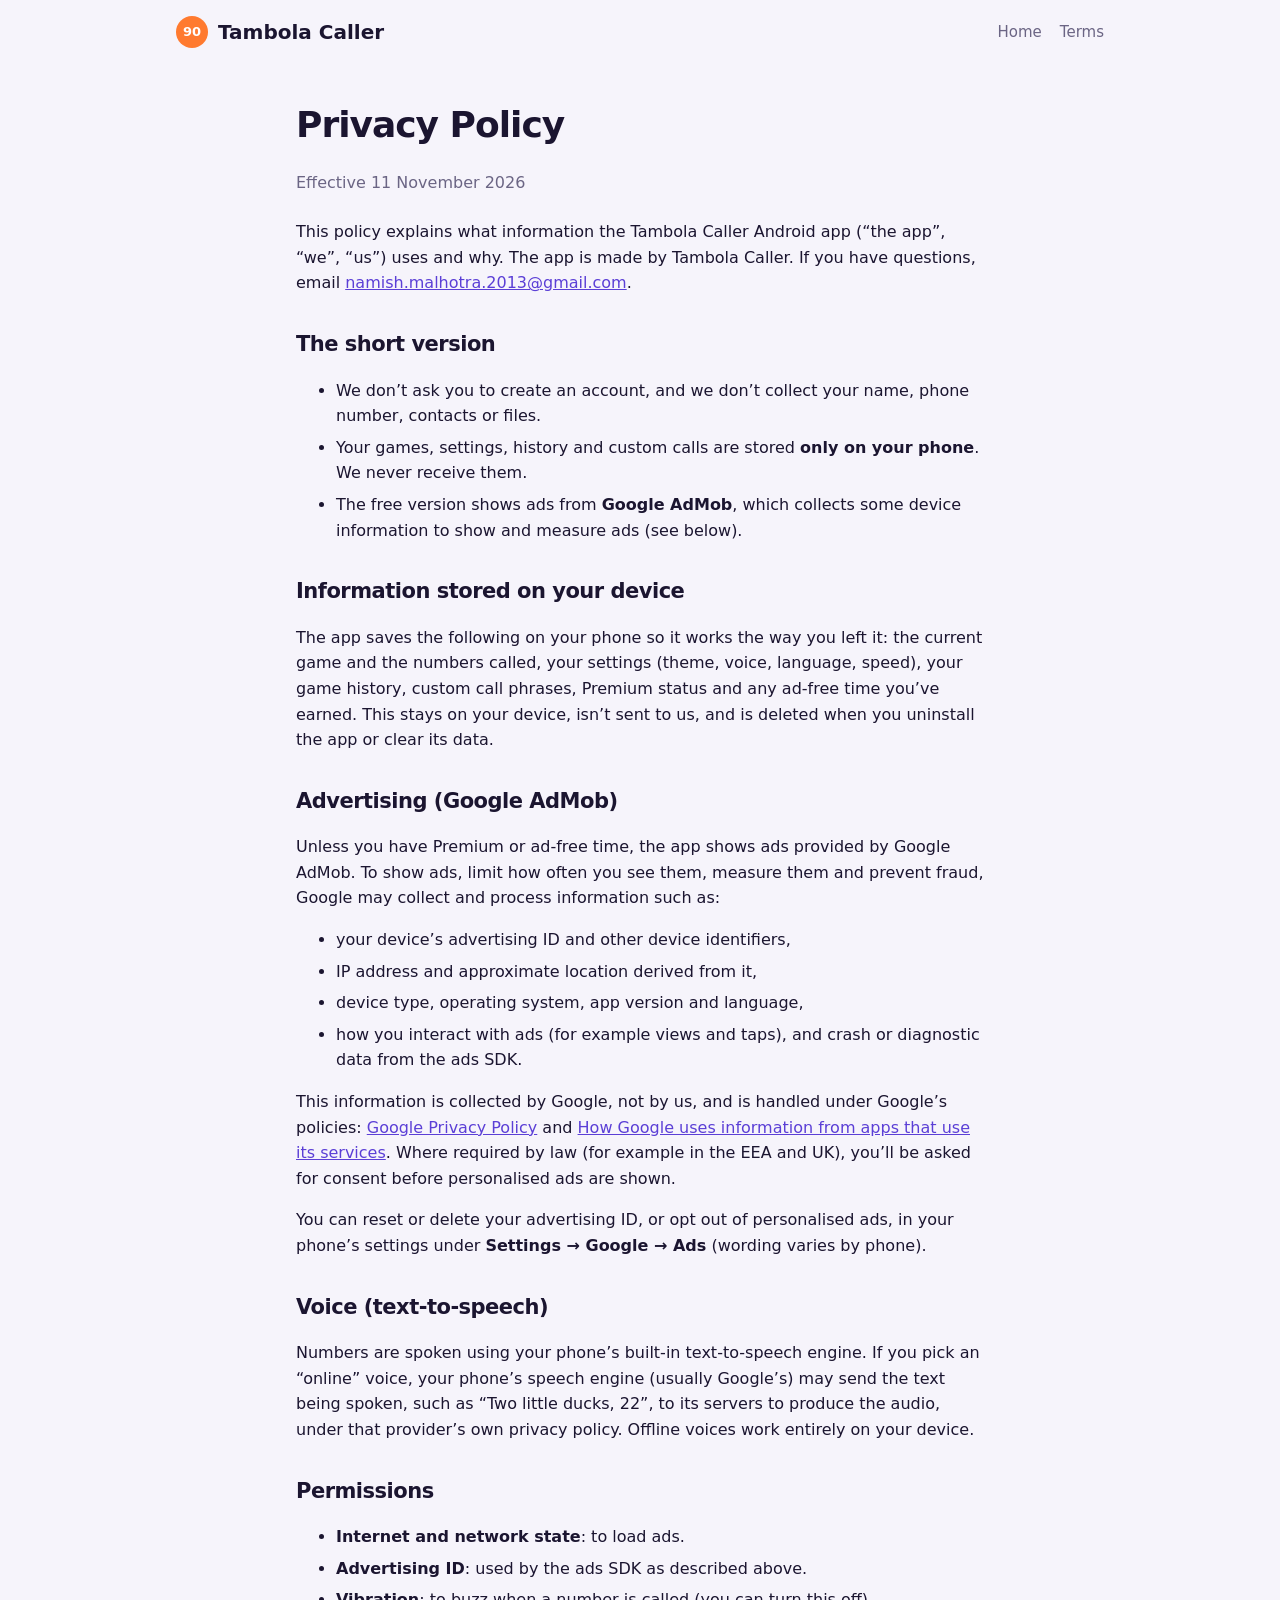
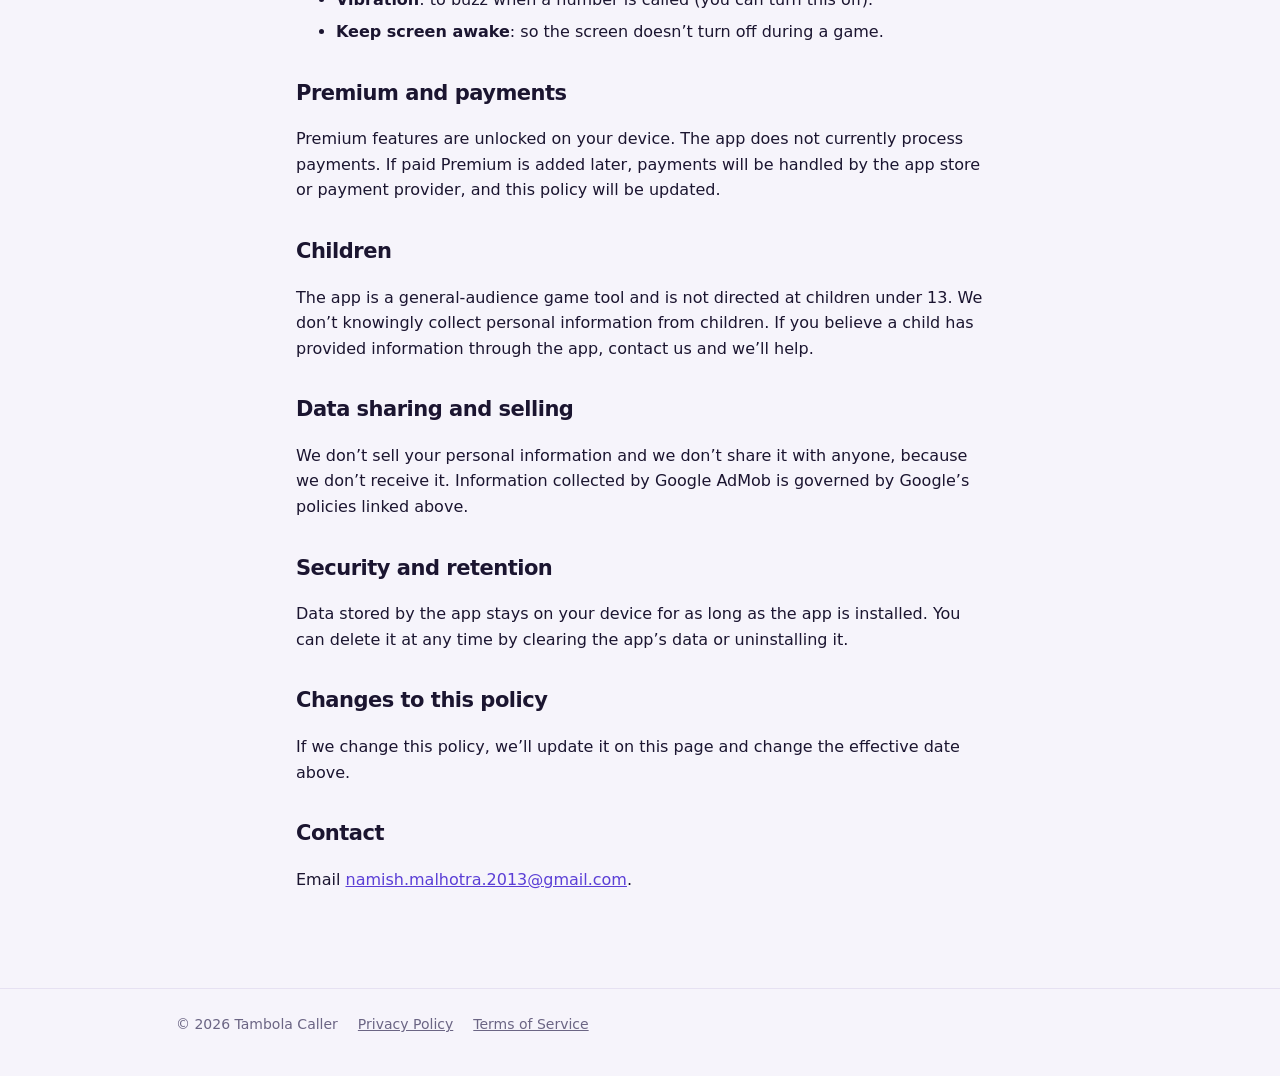
==== privacy.html @ 15aad056 "Tambola Caller website with download, privacy policy and terms Co-Authored-By: Claude Opus 5.5 <nore" ====
<!doctype html>
<html lang="en">
<head>
  <meta charset="utf-8" />
  <meta name="viewport" content="width=device-width, initial-scale=1" />
  <title>Privacy Policy – Tambola Caller</title>
  <link rel="icon" href="favicon.svg" type="image/svg+xml" />
  <link rel="stylesheet" href="styles.css" />
</head>
<body>
  <header class="wrap nav">
    <a class="brand" href="./"><span class="dot">90</span>Tambola Caller</a>
    <nav class="links"><a href="./">Home</a><a href="terms.html">Terms</a></nav>
  </header>

  <main class="wrap legal">
    <h1>Privacy Policy</h1>
    <p class="updated">Effective 11 November 2026</p>

    <p>This policy explains what information the Tambola Caller Android app (“the app”, “we”, “us”) uses and why. The app is made by Tambola Caller. If you have questions, email <a href="mailto:namish.malhotra.2013@gmail.com">namish.malhotra.2013@gmail.com</a>.</p>

    <h2>The short version</h2>
    <ul>
      <li>We don’t ask you to create an account, and we don’t collect your name, phone number, contacts or files.</li>
      <li>Your games, settings, history and custom calls are stored <b>only on your phone</b>. We never receive them.</li>
      <li>The free version shows ads from <b>Google AdMob</b>, which collects some device information to show and measure ads (see below).</li>
    </ul>

    <h2>Information stored on your device</h2>
    <p>The app saves the following on your phone so it works the way you left it: the current game and the numbers called, your settings (theme, voice, language, speed), your game history, custom call phrases, Premium status and any ad-free time you’ve earned. This stays on your device, isn’t sent to us, and is deleted when you uninstall the app or clear its data.</p>

    <h2>Advertising (Google AdMob)</h2>
    <p>Unless you have Premium or ad-free time, the app shows ads provided by Google AdMob. To show ads, limit how often you see them, measure them and prevent fraud, Google may collect and process information such as:</p>
    <ul>
      <li>your device’s advertising ID and other device identifiers,</li>
      <li>IP address and approximate location derived from it,</li>
      <li>device type, operating system, app version and language,</li>
      <li>how you interact with ads (for example views and taps), and crash or diagnostic data from the ads SDK.</li>
    </ul>
    <p>This information is collected by Google, not by us, and is handled under Google’s policies: <a href="https://policies.google.com/privacy" rel="noopener">Google Privacy Policy</a> and <a href="https://policies.google.com/technologies/partner-sites" rel="noopener">How Google uses information from apps that use its services</a>. Where required by law (for example in the EEA and UK), you’ll be asked for consent before personalised ads are shown.</p>
    <p>You can reset or delete your advertising ID, or opt out of personalised ads, in your phone’s settings under <b>Settings → Google → Ads</b> (wording varies by phone).</p>

    <h2>Voice (text-to-speech)</h2>
    <p>Numbers are spoken using your phone’s built-in text-to-speech engine. If you pick an “online” voice, your phone’s speech engine (usually Google’s) may send the text being spoken, such as “Two little ducks, 22”, to its servers to produce the audio, under that provider’s own privacy policy. Offline voices work entirely on your device.</p>

    <h2>Permissions</h2>
    <ul>
      <li><b>Internet and network state</b>: to load ads.</li>
      <li><b>Advertising ID</b>: used by the ads SDK as described above.</li>
      <li><b>Vibration</b>: to buzz when a number is called (you can turn this off).</li>
      <li><b>Keep screen awake</b>: so the screen doesn’t turn off during a game.</li>
    </ul>

    <h2>Premium and payments</h2>
    <p>Premium features are unlocked on your device. The app does not currently process payments. If paid Premium is added later, payments will be handled by the app store or payment provider, and this policy will be updated.</p>

    <h2>Children</h2>
    <p>The app is a general-audience game tool and is not directed at children under 13. We don’t knowingly collect personal information from children. If you believe a child has provided information through the app, contact us and we’ll help.</p>

    <h2>Data sharing and selling</h2>
    <p>We don’t sell your personal information and we don’t share it with anyone, because we don’t receive it. Information collected by Google AdMob is governed by Google’s policies linked above.</p>

    <h2>Security and retention</h2>
    <p>Data stored by the app stays on your device for as long as the app is installed. You can delete it at any time by clearing the app’s data or uninstalling it.</p>

    <h2>Changes to this policy</h2>
    <p>If we change this policy, we’ll update it on this page and change the effective date above.</p>

    <h2>Contact</h2>
    <p>Email <a href="mailto:namish.malhotra.2013@gmail.com">namish.malhotra.2013@gmail.com</a>.</p>
  </main>

  <footer>
    <div class="wrap">
      <span>© 2026 Tambola Caller</span>
      <a href="privacy.html">Privacy Policy</a>
      <a href="terms.html">Terms of Service</a>
    </div>
  </footer>
</body>
</html>
---- styles.css ----
:root {
  --bg: #f6f4fb;
  --surface: #ffffff;
  --text: #1b1530;
  --muted: #6b6584;
  --border: #e6e1f2;
  --accent: #5b3fd6;
  --accent-text: #ffffff;
  --ball: #ff7a2f;
  --soft: #e4dcff;
  --soft-text: #3b23a8;
  color-scheme: light;
}
@media (prefers-color-scheme: dark) {
  :root {
    --bg: #0f0c1a;
    --surface: #1b1730;
    --text: #f1eefa;
    --muted: #a39dbb;
    --border: #2a2445;
    --accent: #7a5cff;
    --ball: #ff8a45;
    --soft: #3a2e7a;
    --soft-text: #e9e3ff;
    color-scheme: dark;
  }
}

* { box-sizing: border-box; }
html { -webkit-text-size-adjust: 100%; }
body {
  margin: 0;
  background: var(--bg);
  color: var(--text);
  font: 16px/1.6 system-ui, -apple-system, "Segoe UI", Roboto, "Noto Sans", sans-serif;
}
a { color: var(--accent); }
.wrap { max-width: 960px; margin: 0 auto; padding: 0 16px; }

/* header */
.nav { display: flex; align-items: center; gap: 16px; padding-block: 16px; }
.brand { display: flex; align-items: center; gap: 10px; font-weight: 800; font-size: 20px; color: var(--text); text-decoration: none; white-space: nowrap; }
.brand .dot { width: 32px; height: 32px; border-radius: 50%; background: var(--ball); color: #fff; display: grid; place-items: center; font-size: 13px; }
.nav .links { margin-left: auto; display: flex; gap: 18px; font-size: 15px; }
.nav .links a { color: var(--muted); text-decoration: none; }
.nav .links a:hover { color: var(--text); }

/* hero */
.hero { display: grid; grid-template-columns: 1.2fr 1fr; gap: 40px; align-items: center; padding-block: 48px 56px; }
.hero h1 { font-size: clamp(36px, 7vw, 56px); line-height: 1.05; letter-spacing: -1.5px; margin: 0 0 16px; }
.hero p.lead { font-size: 19px; color: var(--muted); margin: 0 0 28px; max-width: 34ch; }
.btn {
  display: inline-flex; align-items: center; gap: 10px;
  background: var(--accent); color: var(--accent-text); text-decoration: none;
  font-weight: 700; font-size: 18px; padding: 16px 26px; border-radius: 18px;
}
.btn:hover { filter: brightness(1.08); }
.btn svg { width: 22px; height: 22px; }
.meta { color: var(--muted); font-size: 14px; margin-top: 12px; }

/* phone mock */
.phone {
  justify-self: center; width: min(300px, 100%); aspect-ratio: 9 / 18.5;
  background: var(--surface); border: 1px solid var(--border); border-radius: 36px;
  padding: 22px 16px; display: flex; flex-direction: column; align-items: center;
  box-shadow: 0 24px 60px -24px rgba(60, 30, 160, .35);
}
.phone .ball { width: 92px; height: 92px; border-radius: 50%; background: var(--ball); color: #fff; font-size: 42px; font-weight: 800; display: grid; place-items: center; margin-top: 8px; }
.phone .call { font-weight: 600; margin: 10px 0 12px; }
.phone .board { display: grid; grid-template-columns: repeat(10, 1fr); gap: 3px; width: 100%; }
.phone .board span { aspect-ratio: 1; border: 1px solid var(--border); border-radius: 4px; font-size: 8px; color: var(--muted); display: grid; place-items: center; }
.phone .board span.on { background: var(--soft); color: var(--soft-text); border-color: transparent; font-weight: 800; }
.phone .board span.now { background: var(--ball); color: #fff; border-color: transparent; font-weight: 800; }
.phone .next { margin-top: auto; width: 100%; background: var(--accent); color: #fff; border-radius: 14px; text-align: center; font-weight: 800; padding: 12px; }

/* sections */
section { padding: 40px 0; }
h2 { font-size: 28px; letter-spacing: -.5px; margin: 0 0 20px; }
.grid { display: grid; grid-template-columns: repeat(3, 1fr); gap: 16px; }
.card { background: var(--surface); border: 1px solid var(--border); border-radius: 20px; padding: 20px; }
.card h3 { margin: 0 0 6px; font-size: 17px; }
.card p { margin: 0; color: var(--muted); font-size: 15px; }
.icon { width: 40px; height: 40px; border-radius: 12px; background: var(--soft); color: var(--soft-text); display: grid; place-items: center; margin-bottom: 12px; font-size: 20px; }
ol.steps { padding-left: 22px; margin: 0; }
ol.steps li { margin-bottom: 10px; }
.note { color: var(--muted); font-size: 14px; }

footer { border-top: 1px solid var(--border); margin-top: 40px; padding: 24px 0 40px; color: var(--muted); font-size: 14px; }
footer .wrap { display: flex; flex-wrap: wrap; gap: 8px 20px; }
footer a { color: var(--muted); }

/* legal pages */
.legal { max-width: 720px; padding-block: 24px 40px; }
.legal h1 { font-size: 36px; letter-spacing: -1px; margin: 8px 0 4px; }
.legal h2 { font-size: 21px; margin: 32px 0 8px; }
.legal .updated { color: var(--muted); margin-bottom: 24px; }
.legal li { margin-bottom: 6px; }

@media (max-width: 760px) {
  .hero { grid-template-columns: 1fr; padding-block-start: 24px; gap: 32px; }
  .grid { grid-template-columns: 1fr; }
  .nav .links { gap: 14px; font-size: 14px; }
  .nav .links .wide { display: none; }
  .btn { width: 100%; justify-content: center; }
}
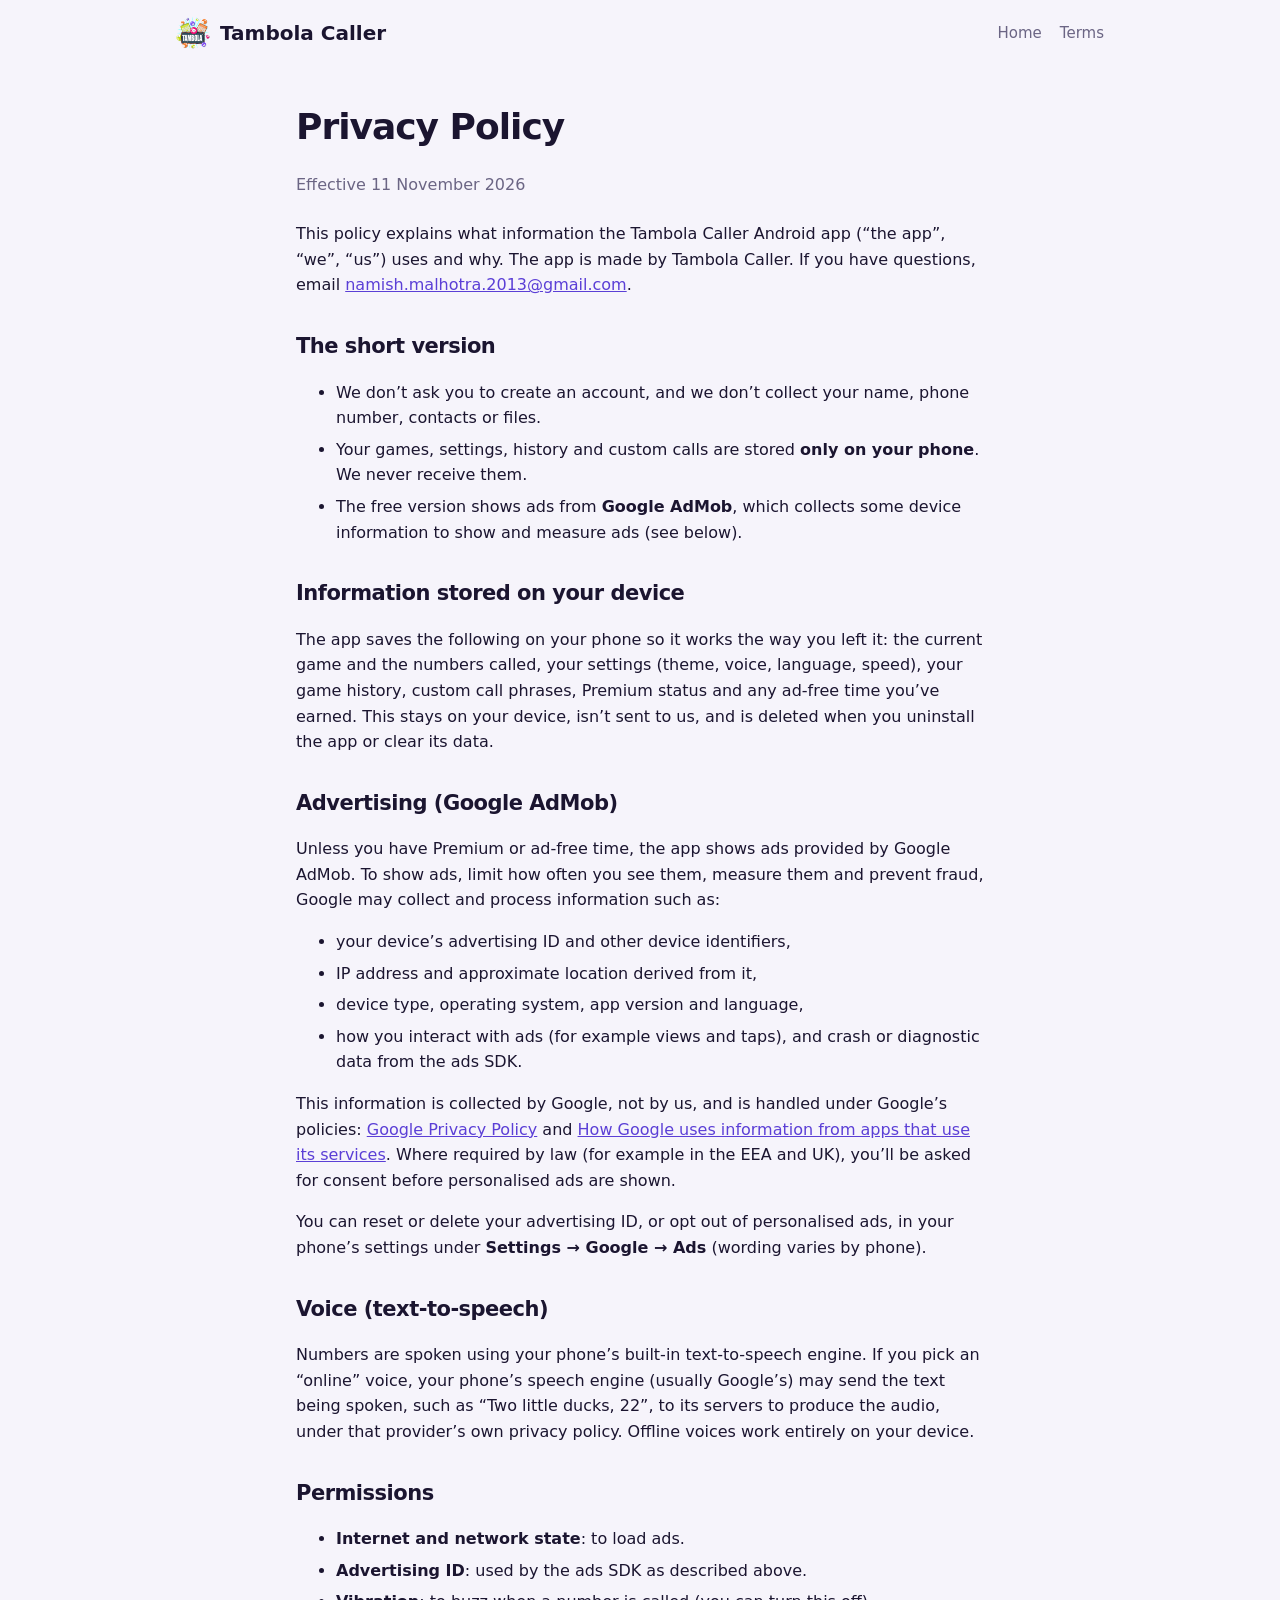
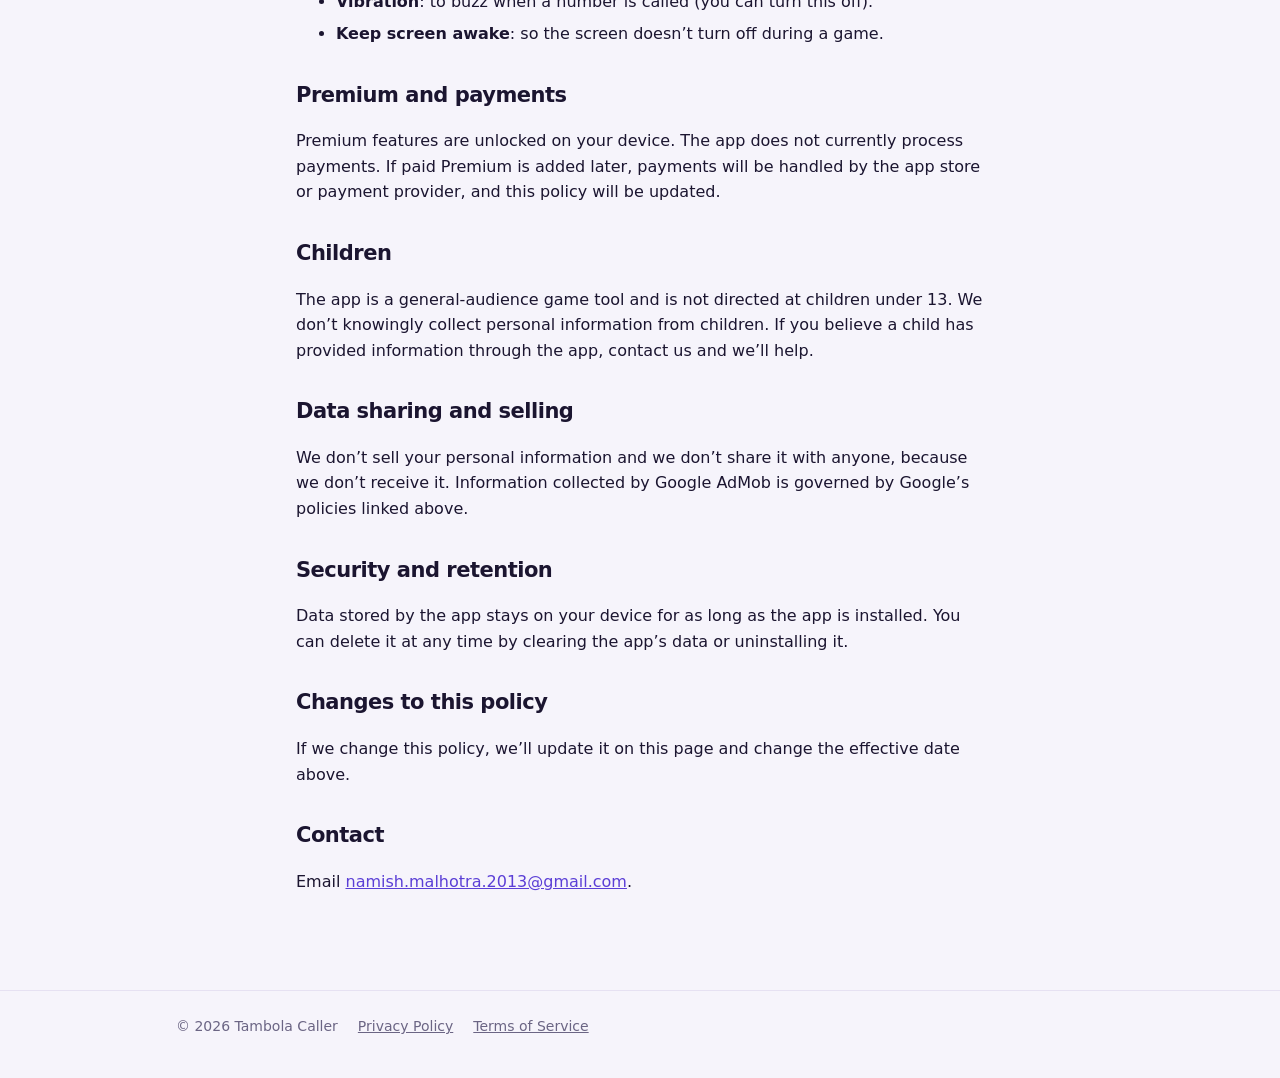
==== commit 693f8125: "Add Tambola logo, PNG icons and 1.0.0 upgrade note Co-Authored-By: Claude Opus 5.5 <noreply@anthropi" ====
--- a/privacy.html
+++ b/privacy.html
@@ -4,12 +4,13 @@
   <meta charset="utf-8" />
   <meta name="viewport" content="width=device-width, initial-scale=1" />
   <title>Privacy Policy – Tambola Caller</title>
-  <link rel="icon" href="favicon.svg" type="image/svg+xml" />
+  <link rel="icon" href="favicon.png" type="image/png" />
+  <link rel="apple-touch-icon" href="apple-touch-icon.png" />
   <link rel="stylesheet" href="styles.css" />
 </head>
 <body>
   <header class="wrap nav">
-    <a class="brand" href="./"><span class="dot">90</span>Tambola Caller</a>
+    <a class="brand" href="./"><img class="mark" src="favicon.png" alt="" width="34" height="34" />Tambola Caller</a>
     <nav class="links"><a href="./">Home</a><a href="terms.html">Terms</a></nav>
   </header>
 
--- a/styles.css
+++ b/styles.css
@@ -40,6 +40,8 @@
 /* header */
 .nav { display: flex; align-items: center; gap: 16px; padding-block: 16px; }
 .brand { display: flex; align-items: center; gap: 10px; font-weight: 800; font-size: 20px; color: var(--text); text-decoration: none; white-space: nowrap; }
+.brand .mark { width: 34px; height: 34px; object-fit: contain; }
+.hero-logo { width: 200px; height: auto; display: block; margin: 0 0 12px -8px; }
 .brand .dot { width: 32px; height: 32px; border-radius: 50%; background: var(--ball); color: #fff; display: grid; place-items: center; font-size: 13px; }
 .nav .links { margin-left: auto; display: flex; gap: 18px; font-size: 15px; }
 .nav .links a { color: var(--muted); text-decoration: none; }
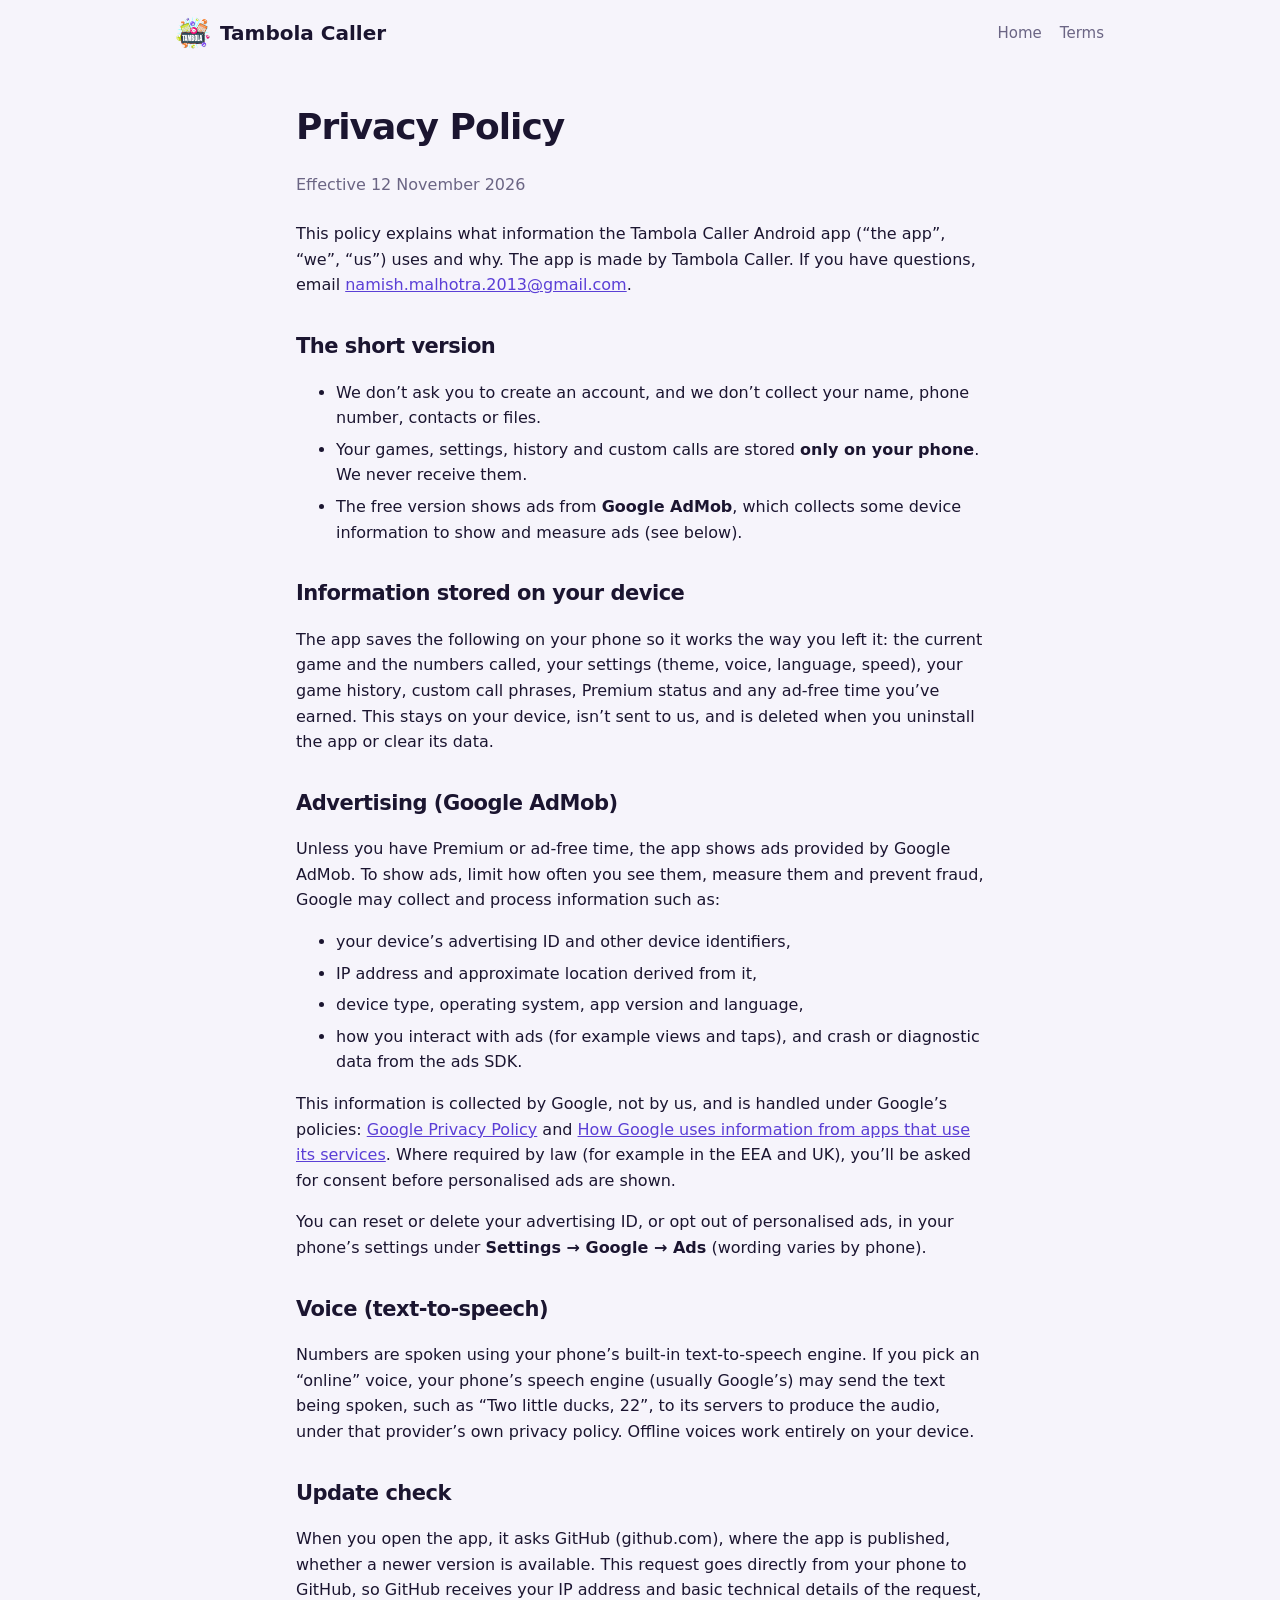
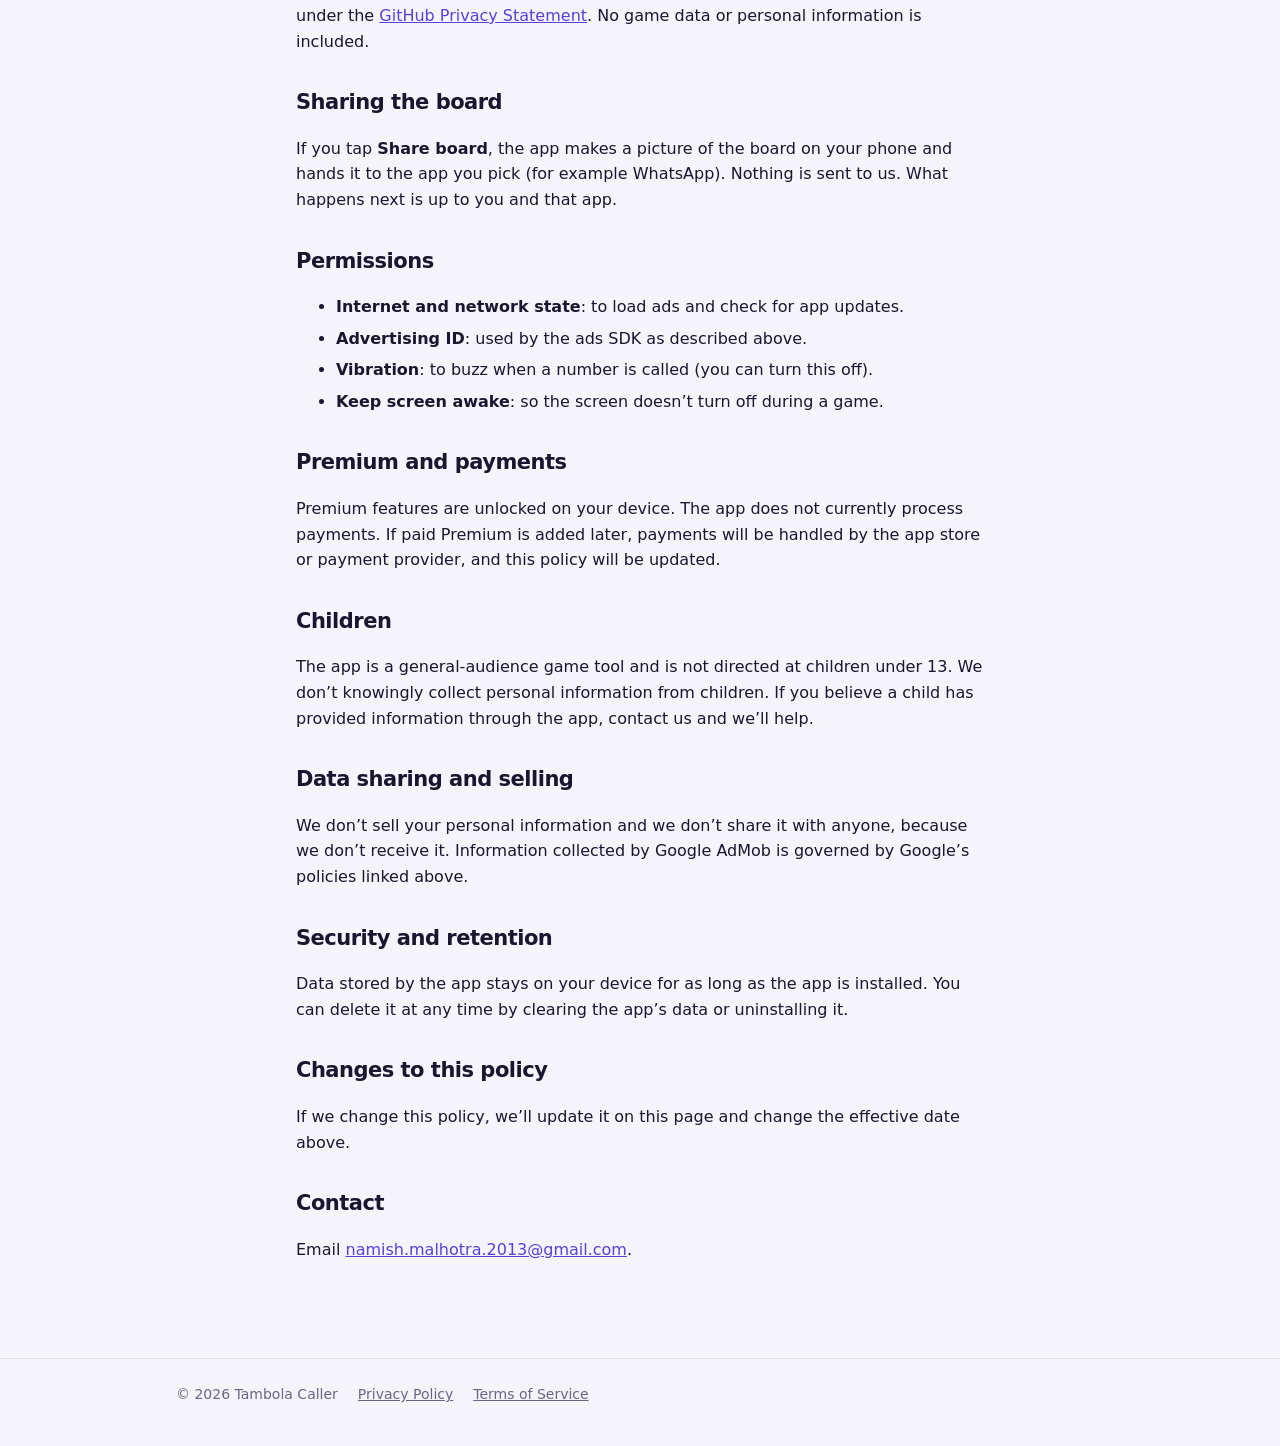
==== commit fafc652d: "Privacy policy: update check and board sharing Co-Authored-By: Claude Opus 5.5 <noreply@anthropic.co" ====
--- a/privacy.html
+++ b/privacy.html
@@ -16,7 +16,7 @@
 
   <main class="wrap legal">
     <h1>Privacy Policy</h1>
-    <p class="updated">Effective 11 November 2026</p>
+    <p class="updated">Effective 12 November 2026</p>
 
     <p>This policy explains what information the Tambola Caller Android app (“the app”, “we”, “us”) uses and why. The app is made by Tambola Caller. If you have questions, email <a href="mailto:namish.malhotra.2013@gmail.com">namish.malhotra.2013@gmail.com</a>.</p>
 
@@ -44,9 +44,15 @@
     <h2>Voice (text-to-speech)</h2>
     <p>Numbers are spoken using your phone’s built-in text-to-speech engine. If you pick an “online” voice, your phone’s speech engine (usually Google’s) may send the text being spoken, such as “Two little ducks, 22”, to its servers to produce the audio, under that provider’s own privacy policy. Offline voices work entirely on your device.</p>
 
+    <h2>Update check</h2>
+    <p>When you open the app, it asks GitHub (github.com), where the app is published, whether a newer version is available. This request goes directly from your phone to GitHub, so GitHub receives your IP address and basic technical details of the request, under the <a href="https://docs.github.com/site-policy/privacy-policies/github-general-privacy-statement" rel="noopener">GitHub Privacy Statement</a>. No game data or personal information is included.</p>
+
+    <h2>Sharing the board</h2>
+    <p>If you tap <b>Share board</b>, the app makes a picture of the board on your phone and hands it to the app you pick (for example WhatsApp). Nothing is sent to us. What happens next is up to you and that app.</p>
+
     <h2>Permissions</h2>
     <ul>
-      <li><b>Internet and network state</b>: to load ads.</li>
+      <li><b>Internet and network state</b>: to load ads and check for app updates.</li>
       <li><b>Advertising ID</b>: used by the ads SDK as described above.</li>
       <li><b>Vibration</b>: to buzz when a number is called (you can turn this off).</li>
       <li><b>Keep screen awake</b>: so the screen doesn’t turn off during a game.</li>
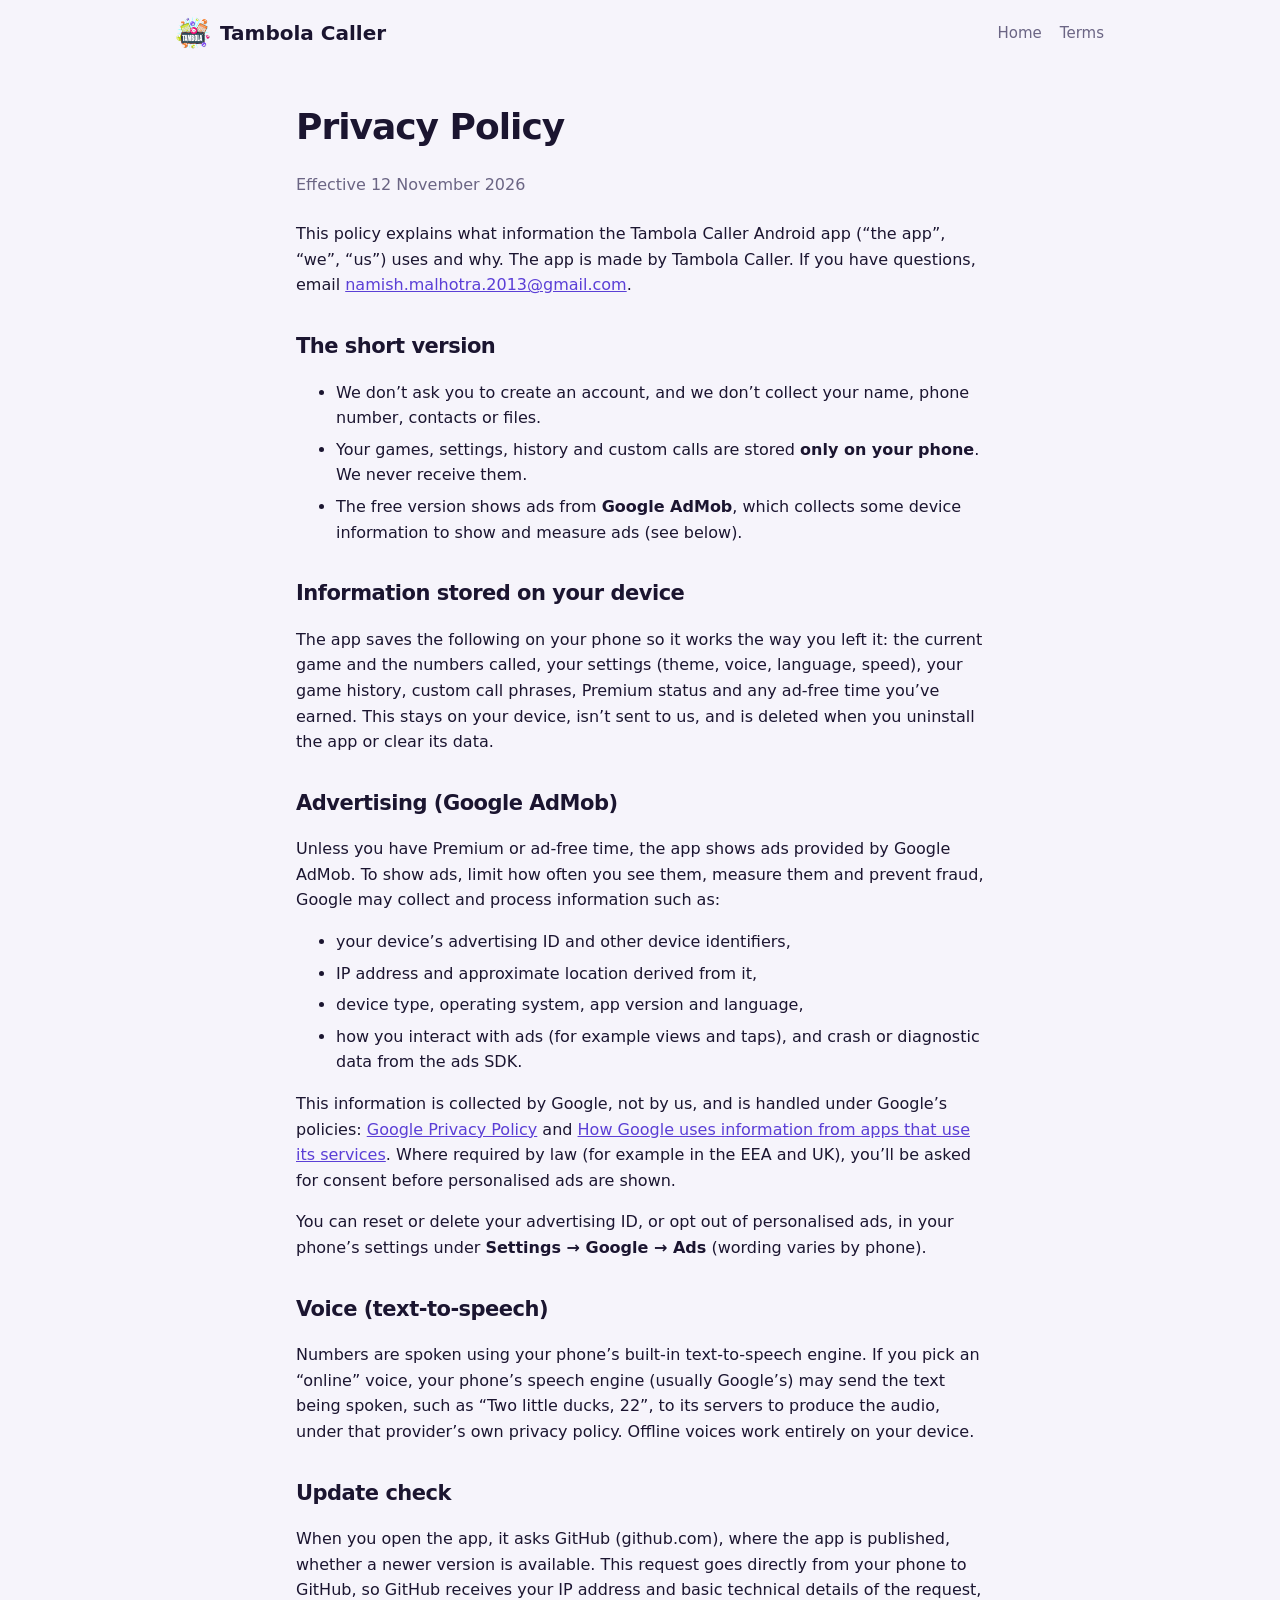
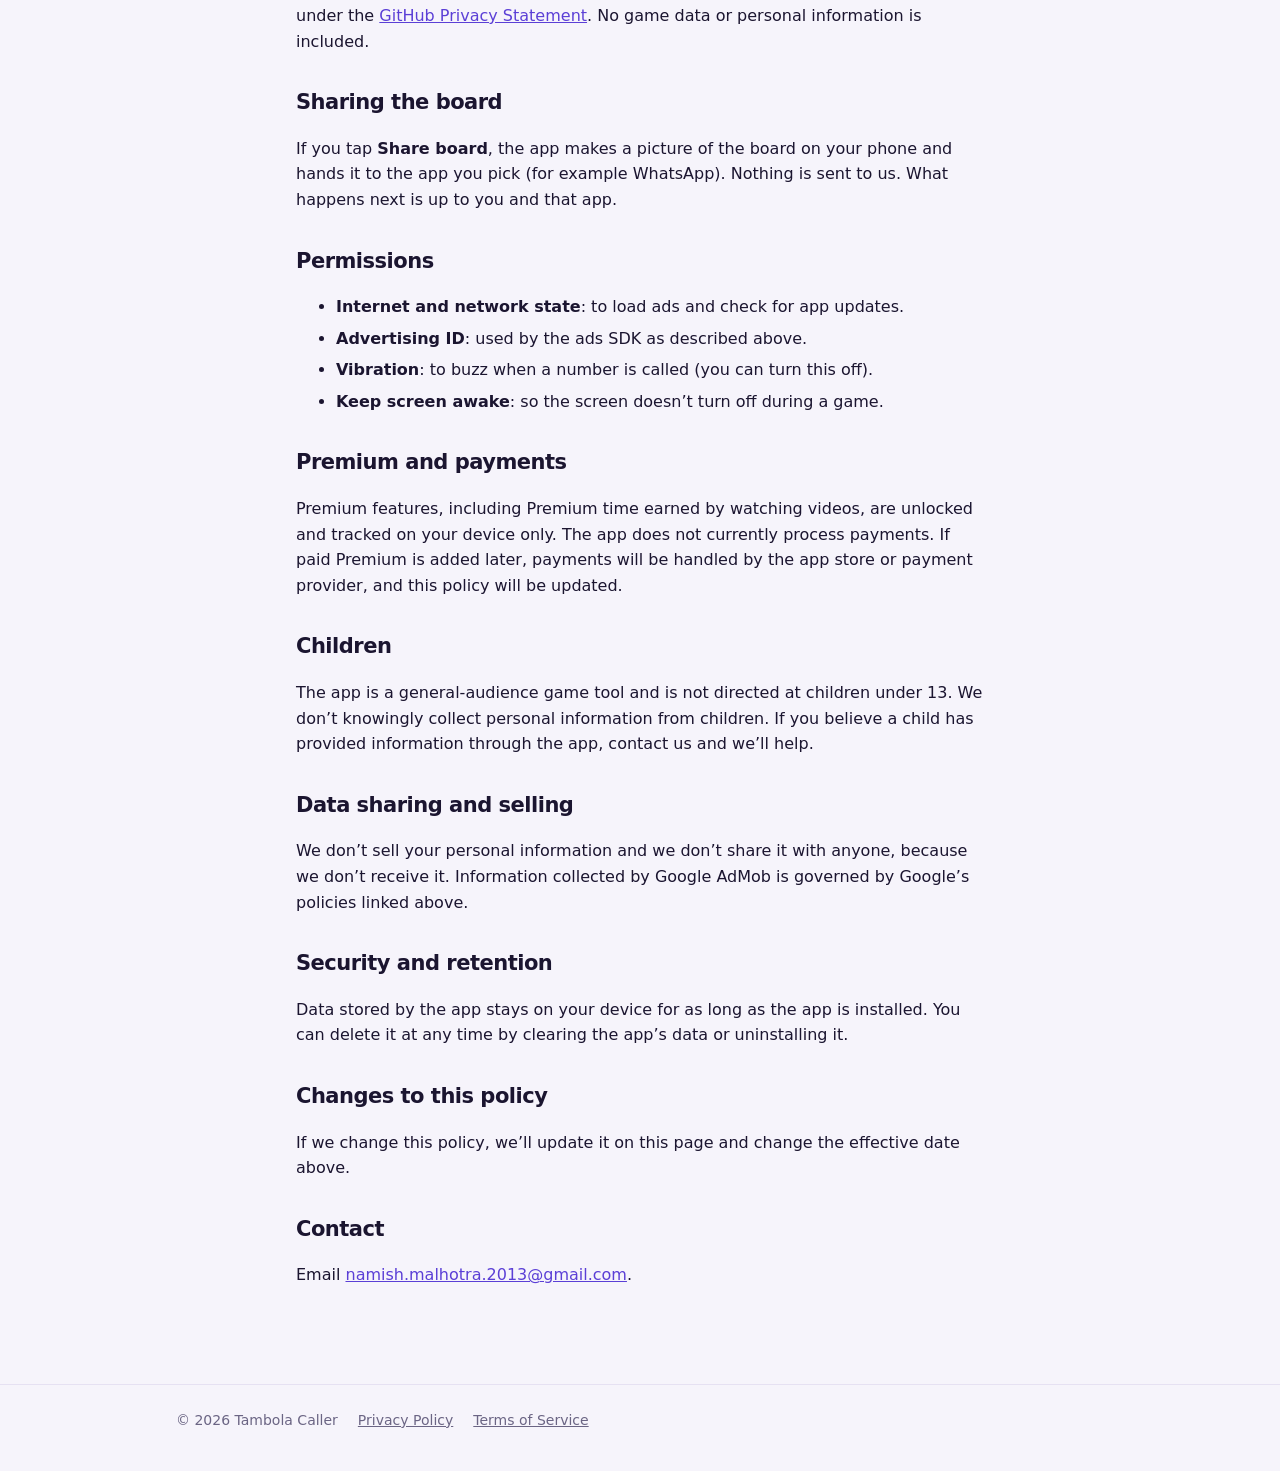
==== commit 5032b499: "Redesign website: real app screens, all features, Premium section Co-Authored-By: Claude Opus 5.5 <n" ====
--- a/privacy.html
+++ b/privacy.html
@@ -59,7 +59,7 @@
     </ul>
 
     <h2>Premium and payments</h2>
-    <p>Premium features are unlocked on your device. The app does not currently process payments. If paid Premium is added later, payments will be handled by the app store or payment provider, and this policy will be updated.</p>
+    <p>Premium features, including Premium time earned by watching videos, are unlocked and tracked on your device only. The app does not currently process payments. If paid Premium is added later, payments will be handled by the app store or payment provider, and this policy will be updated.</p>
 
     <h2>Children</h2>
     <p>The app is a general-audience game tool and is not directed at children under 13. We don’t knowingly collect personal information from children. If you believe a child has provided information through the app, contact us and we’ll help.</p>
--- a/styles.css
+++ b/styles.css
@@ -75,6 +75,31 @@
 .phone .board span.now { background: var(--ball); color: #fff; border-color: transparent; font-weight: 800; }
 .phone .next { margin-top: auto; width: 100%; background: var(--accent); color: #fff; border-radius: 14px; text-align: center; font-weight: 800; padding: 12px; }
 
+/* real app screenshots in a phone frame */
+.shot {
+  margin: 0; justify-self: center; width: min(280px, 100%);
+  border-radius: 34px; padding: 9px; background: #07050f;
+  box-shadow: 0 0 0 1px rgba(255,255,255,.06), 0 28px 60px -24px rgba(60, 30, 160, .55);
+}
+.shot img { display: block; width: 100%; height: auto; aspect-ratio: 390 / 844; border-radius: 26px; }
+.gallery {
+  display: flex; gap: 20px; overflow-x: auto; scroll-snap-type: x mandatory;
+  padding: 8px 4px 24px; margin: 0 -4px; scrollbar-width: thin;
+}
+.gallery figure { flex: 0 0 220px; scroll-snap-align: start; margin: 0; }
+.gallery .shot { width: 220px; }
+.gallery figcaption { text-align: center; margin-top: 12px; font-weight: 700; font-size: 15px; }
+.gallery figcaption span { display: block; font-weight: 400; color: var(--muted); font-size: 13px; }
+.section-lead { color: var(--muted); margin: -8px 0 20px; max-width: 60ch; }
+
+/* premium */
+.premium { display: grid; grid-template-columns: 1.3fr 1fr; gap: 32px; align-items: center; }
+.pill-row { display: flex; gap: 10px; margin: 16px 0; }
+.pill-row .dot { width: 40px; height: 40px; border-radius: 50%; border: 2px solid #f6c453; display: grid; place-items: center; font-weight: 800; color: #f6c453; }
+.pill-row .dot.on { background: #f6c453; color: #1b1000; }
+.perks { list-style: none; padding: 0; margin: 0; display: grid; gap: 8px; }
+.perks li::before { content: "✓"; color: #f6c453; font-weight: 800; margin-right: 8px; }
+
 /* sections */
 section { padding: 40px 0; }
 h2 { font-size: 28px; letter-spacing: -.5px; margin: 0 0 20px; }
@@ -101,6 +126,9 @@
 @media (max-width: 760px) {
   .hero { grid-template-columns: 1fr; padding-block-start: 24px; gap: 32px; }
   .grid { grid-template-columns: 1fr; }
+  .premium { grid-template-columns: 1fr; }
+  .gallery figure { flex-basis: 70%; }
+  .gallery .shot { width: 100%; }
   .nav .links { gap: 14px; font-size: 14px; }
   .nav .links .wide { display: none; }
   .btn { width: 100%; justify-content: center; }
